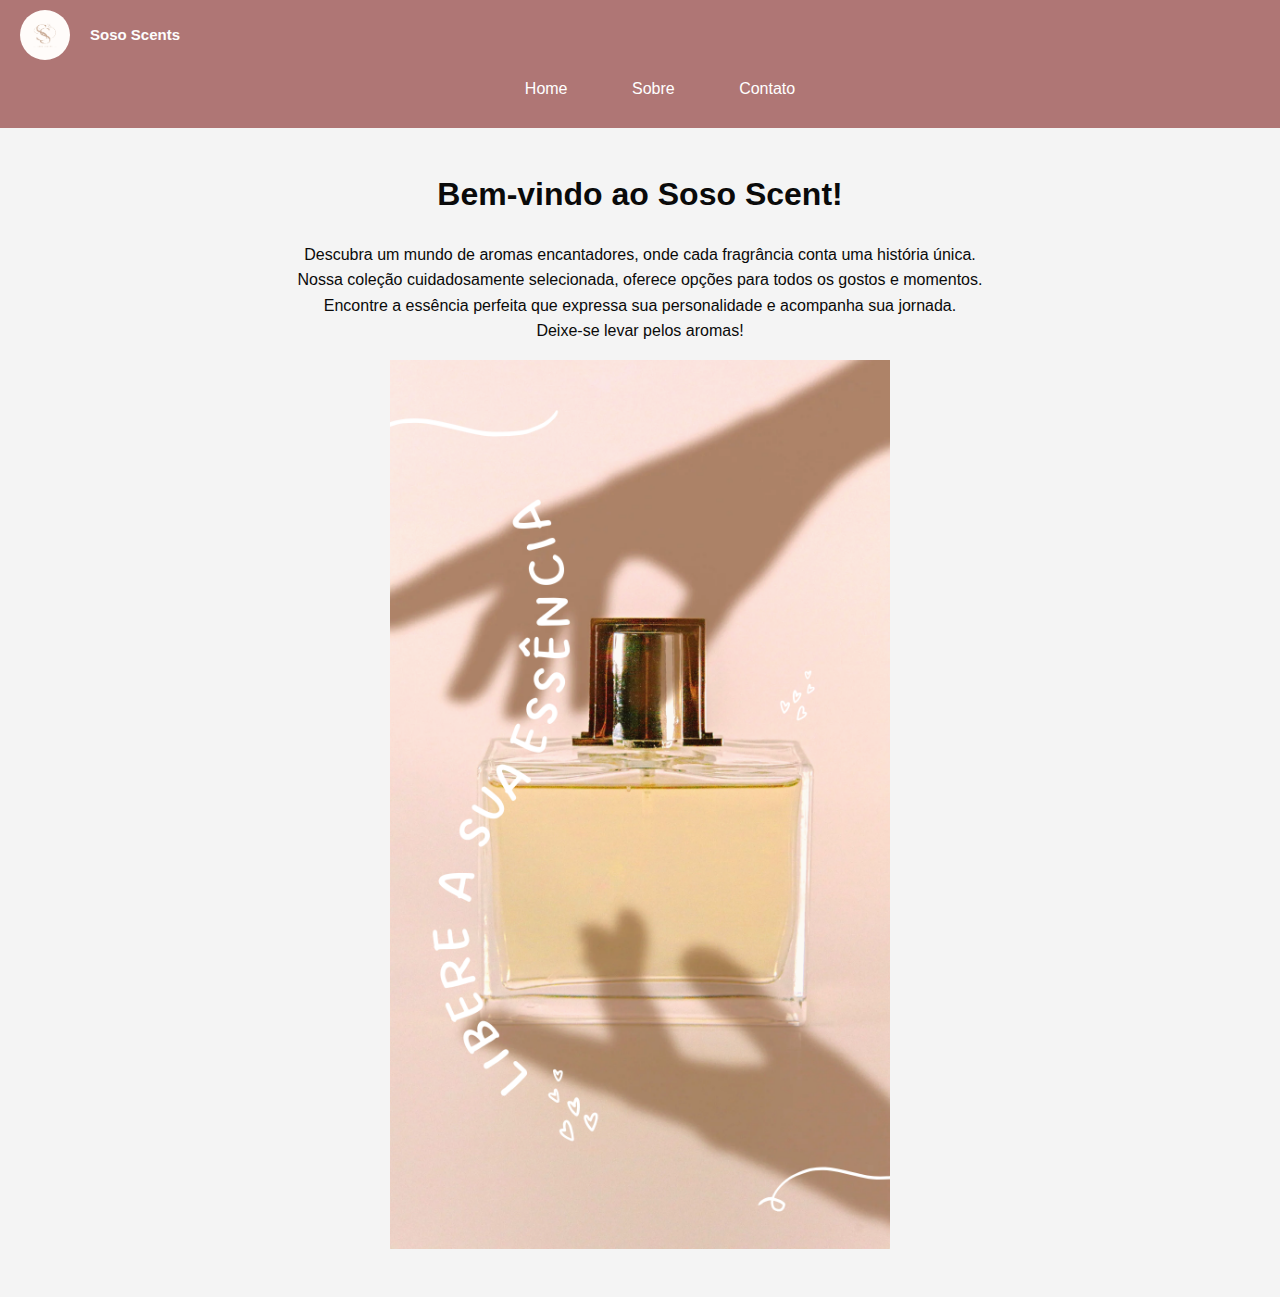
==== index.html @ 1dfe7ea8 "Criaçao meu site" ====
<!DOCTYPE html>
<html lang="pt-BR">
<head>
    <meta charset="UTF-8">
    <meta name="viewport" content="width=device-width, initial-scale=1.0">
    <title>Home - Meu Site</title>

    <link rel="stylesheet" href="css/style.css">

</head>
<body>
    <header>

        <div class="logo-nome">
        <img src="img/Logotipo.png" alt="Logotipo" class="logo">
            <h1 class="nome">Soso Scents</h1>
            
        </div>
    
        <nav>
            <ul>
                <li><a href="index.html">Home</a></li>
                <li><a href="sobre.html">Sobre</a></li>
                <li><a href="contato.html">Contato</a></li>
            </ul>
        </nav>
    </header>

    <main>
        <div class="content">
        <h1>Bem-vindo ao Soso Scent!</h1>
        <p> Descubra um mundo de aromas encantadores, onde cada fragrância conta uma história única.<br>
            Nossa coleção cuidadosamente selecionada, oferece opções para todos os gostos e momentos.<br>
           Encontre a essência perfeita que expressa sua personalidade e acompanha sua jornada.<br>
            Deixe-se levar pelos aromas!</p>

            <img src="img/logoperfume.png" alt="perfume" class="imagem-abaixo">
        </div>
    </main>

</body>
</html>
---- css/style.css ----
/* margens e padding */
body {
    margin: 0;
    padding: 0;
    box-sizing: border-box;
}

/* Estilo do cabeçalho */
header {
    background-color: #f4f4f4;
    padding: 10px 20px;
}

/* Contêiner da logo e do nome */
.logo-nome {
    display: flex;
    align-items: center;
}

/* Estilo da logo */
.logo {
    width: 50px; /* Largura da logo */
    height: 50px; /* Altura da logo */
    border-radius: 50%; /* Deixa a logo redonda */
    object-fit: cover; /*Imagem dentro do círculo (editar aqui) */
    margin-right: 20px; /* Aumenta a distância entre a logo e o nome */
}


/* Estilo do nome */
.nome {
    font-size: 15px;
    color: #fdfdfd;
}

.content {
    margin: 20px;
    text-align: center; /* Centraliza o texto e a imagem */
}

/* Estilo para a imagem abaixo do texto Perfume */
.imagem-abaixo {
    margin-top: 0px; /* Espaço entre o texto e a imagem */
    max-width: 500px;  /* Imagem do tamanho do contêiner */
    width: 500px;  /*Largura da imagem */
    height: auto;  /* Mantém a proporção da imagem automaticamente */

}
.sophia-abaixo {
    width: 300px;   /*  Largura da imagem */
    height: 300px;  /* Altura da imagem, igual à largura */
    border-radius: 50%; /* Deixa a imagem redonda */
    object-fit: cover; /
}

body {
    margin: 0;
    padding: 0;
    box-sizing: border-box;
}

/* Estilos gerais */
body {
    font-family: 'Lucida Sans', 'Lucida Sans Regular', 'Lucida Grande', 'Lucida Sans Unicode', Geneva, Verdana, sans-serif;
    line-height: 1.6;
    background-color: #f4f4f4;
    color: #0a0a0a;
}

/* Estilo do cabeçalho e navegação */
header {
    background-color: #af7675;
    color: #fff;
    padding: 10px 10;
}

nav ul {
    list-style-type: none;
    text-align: center;
}

nav ul li { 
    display: inline;
    margin: 0 30px;
}

nav ul li a {
    color: #fff;
    text-decoration: none;
}

nav ul li a:hover {
    text-decoration: underline;
}

/* Estilo principal */
main {
    padding: 20px;
    text-align: center;
}

/* Estilo do rodapé */
footer {
    background-color: #fc83e8;
    color: #fff;
    text-align: center;
    padding: 10px 0;
    margin-top: 20px;
}

/* Estilo do formulário */
form {
    max-width: 600px;
    margin: 0 auto;
    text-align: left;
}

form label {
    display: block;
    margin: 10px 0 5px;
}

form input[type="text"],
form input[type="email"],
form textarea {
    width: 100%;
    padding: 8px;
    margin-bottom: 10px;
}

form input[type="submit"] {
    background-color: #cb9897;
    color: #fff;
    border: none;
    padding: 10px 20px;
    cursor: pointer;
}

form input[type="submit"]:hover {
    background-color: #555;
}
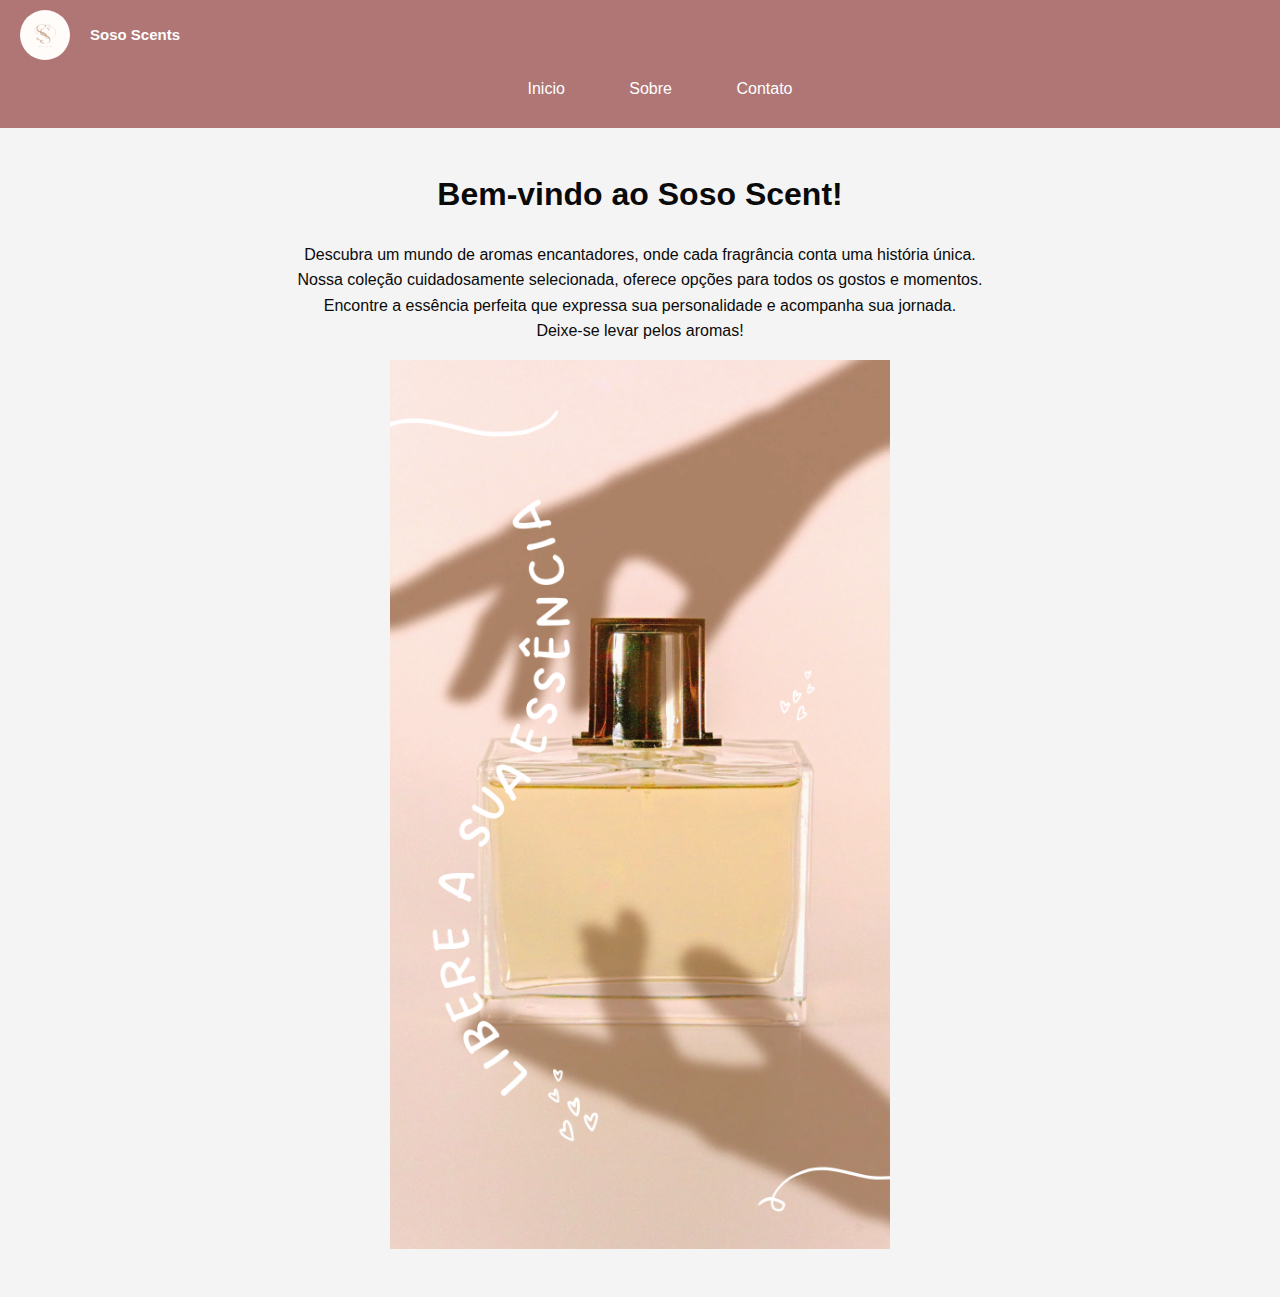
==== commit 1c464fa4: "Alteracao Home" ====
--- a/index.html
+++ b/index.html
@@ -19,7 +19,7 @@
     
         <nav>
             <ul>
-                <li><a href="index.html">Home</a></li>
+                <li><a href="index.html">Inicio</a></li>
                 <li><a href="sobre.html">Sobre</a></li>
                 <li><a href="contato.html">Contato</a></li>
             </ul>
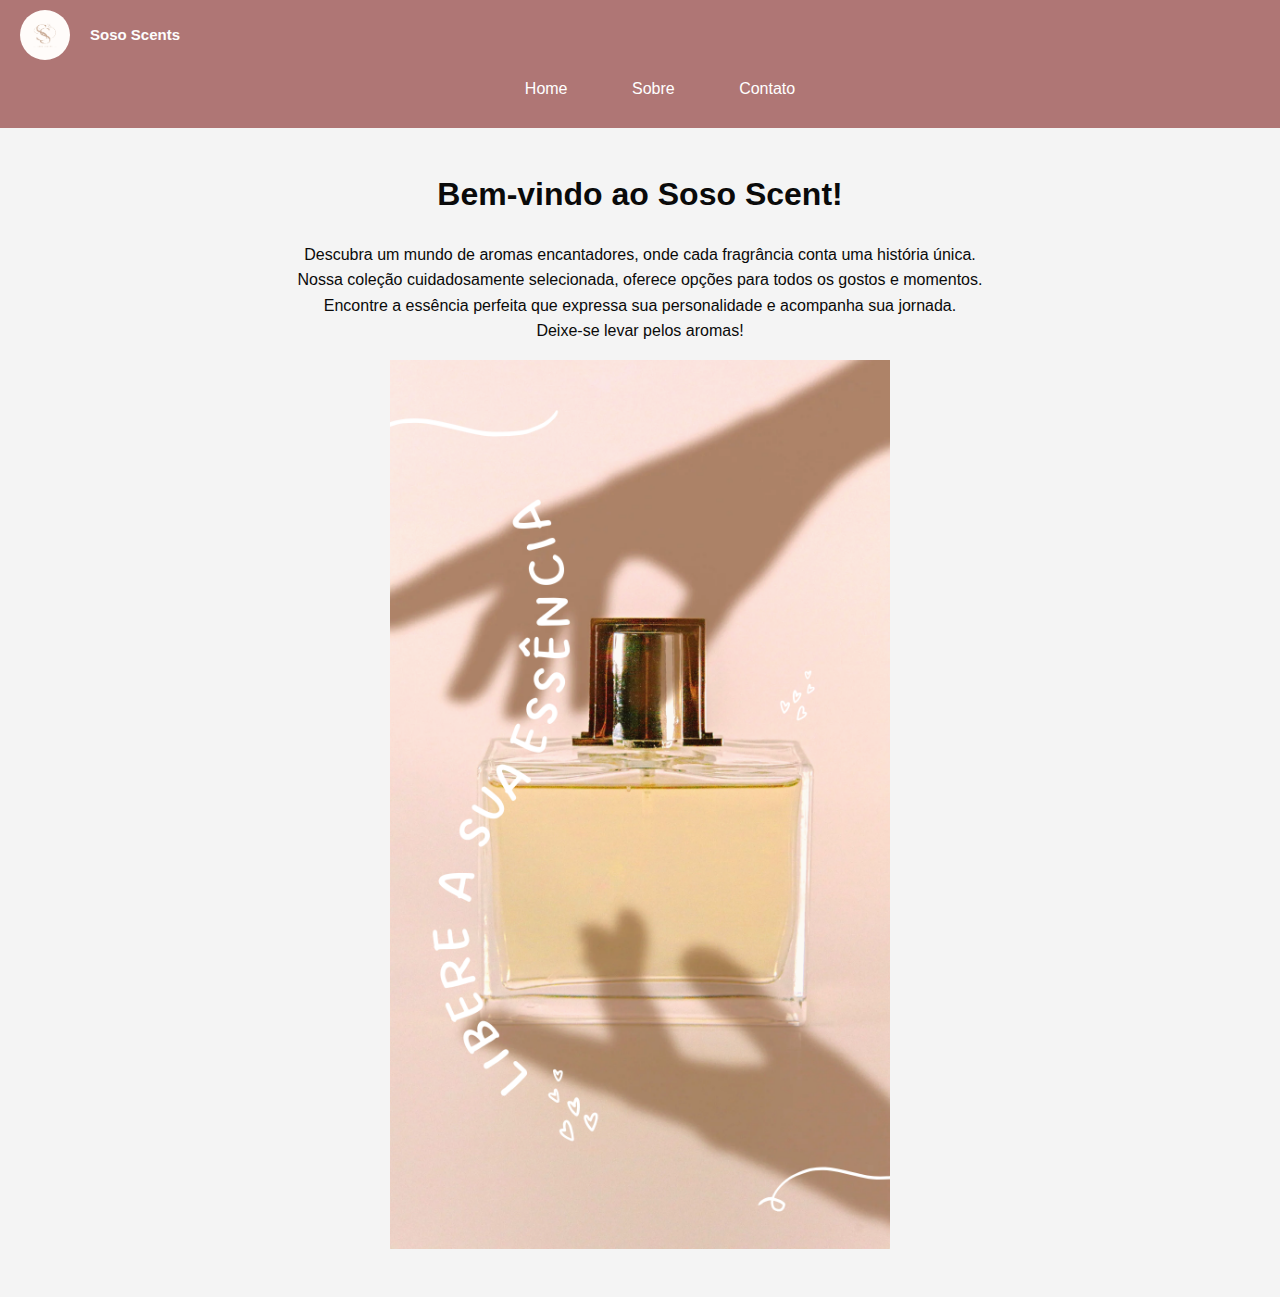
==== commit e074d5ec: "Alteracao home" ====
--- a/index.html
+++ b/index.html
@@ -19,7 +19,7 @@
     
         <nav>
             <ul>
-                <li><a href="index.html">Inicio</a></li>
+                <li><a href="index.html">Home</a></li>
                 <li><a href="sobre.html">Sobre</a></li>
                 <li><a href="contato.html">Contato</a></li>
             </ul>
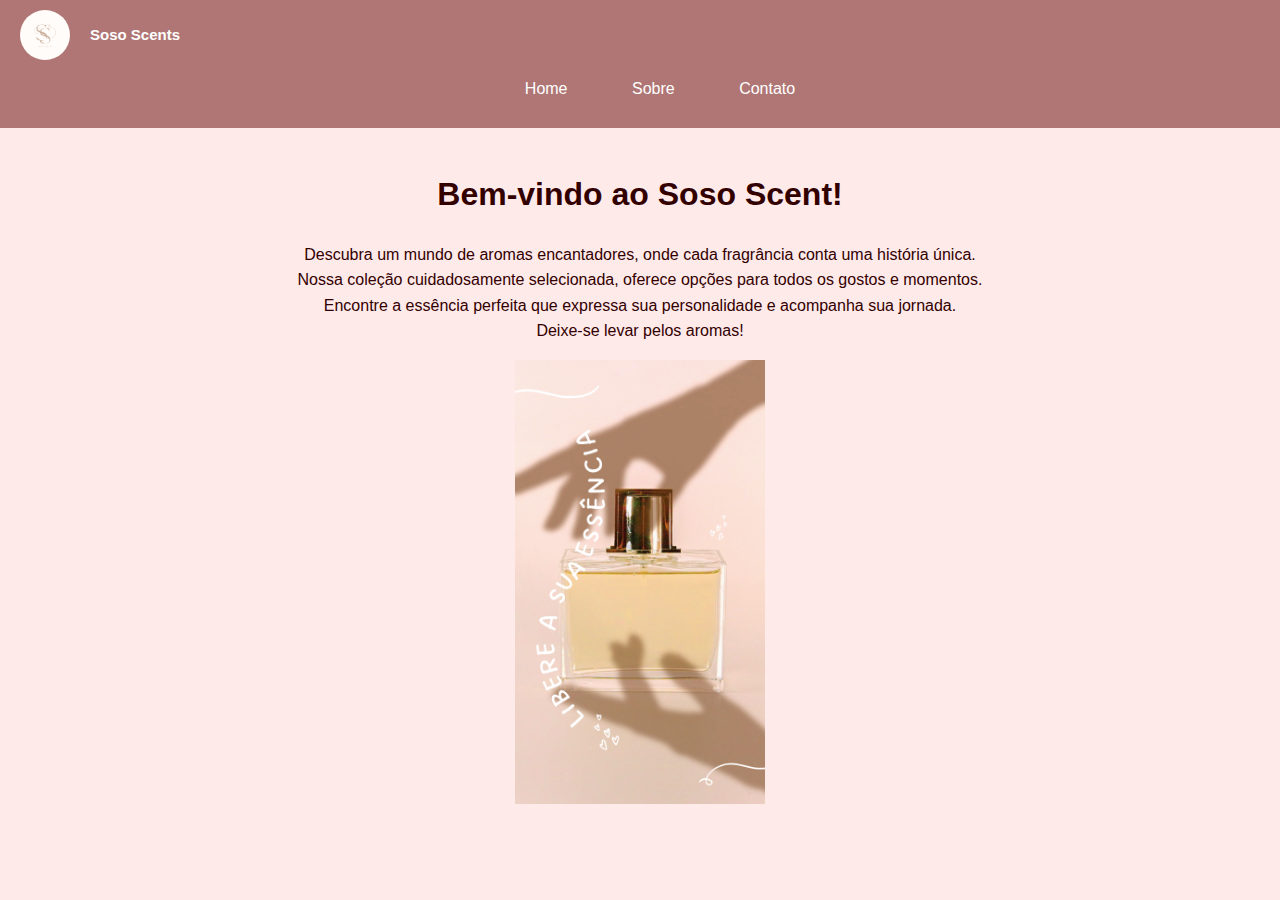
==== commit ffc47dd4: "final" ====
--- a/index.html
+++ b/index.html
@@ -39,4 +39,4 @@
     </main>
 
 </body>
-</html>
+</html>--- a/css/style.css
+++ b/css/style.css
@@ -7,7 +7,7 @@
 
 /* Estilo do cabeçalho */
 header {
-    background-color: #f4f4f4;
+    background-color: #330000;
     padding: 10px 20px;
 }
 
@@ -30,7 +30,7 @@
 /* Estilo do nome */
 .nome {
     font-size: 15px;
-    color: #fdfdfd;
+    color: #ffff;
 }
 
 .content {
@@ -41,8 +41,8 @@
 /* Estilo para a imagem abaixo do texto Perfume */
 .imagem-abaixo {
     margin-top: 0px; /* Espaço entre o texto e a imagem */
-    max-width: 500px;  /* Imagem do tamanho do contêiner */
-    width: 500px;  /*Largura da imagem */
+    max-width: 300px;  /* Imagem do tamanho do contêiner */
+    width: 250px;  /*Largura da imagem */
     height: auto;  /* Mantém a proporção da imagem automaticamente */
 
 }
@@ -63,8 +63,8 @@
 body {
     font-family: 'Lucida Sans', 'Lucida Sans Regular', 'Lucida Grande', 'Lucida Sans Unicode', Geneva, Verdana, sans-serif;
     line-height: 1.6;
-    background-color: #f4f4f4;
-    color: #0a0a0a;
+    background-color: #ffeaea;
+    color: #330000;
 }
 
 /* Estilo do cabeçalho e navegação */
@@ -138,4 +138,4 @@
 
 form input[type="submit"]:hover {
     background-color: #555;
-}
+}